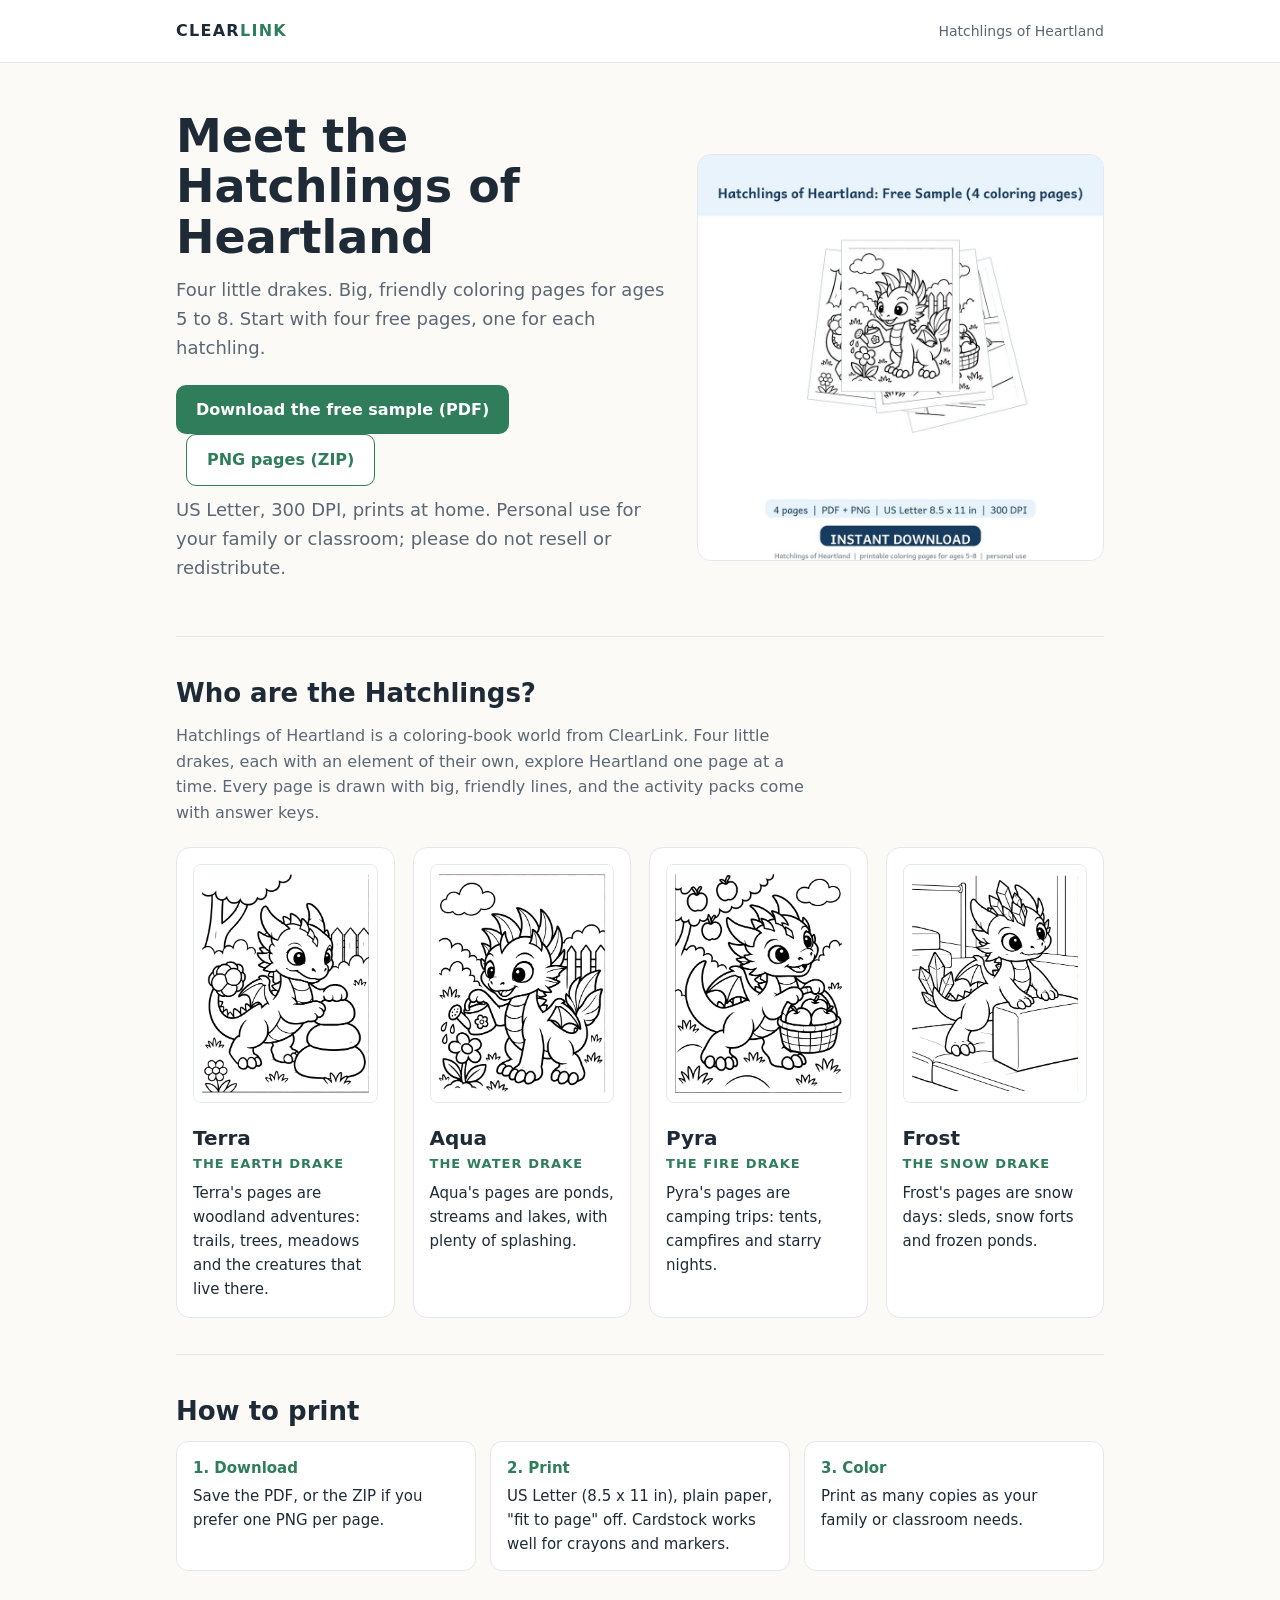
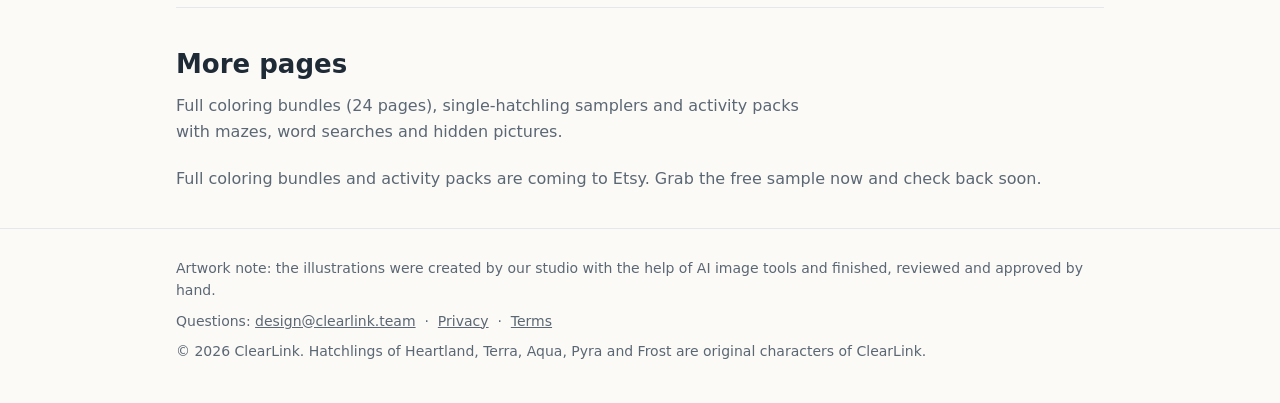
==== hatchlings/index.html @ 5a5fa41e "Hatchlings of Heartland: free sample + community page Static /hatchlings/ page: character introducti" ====
<!doctype html>
<html lang="en">
<head>
<meta charset="utf-8">
<meta name="viewport" content="width=device-width, initial-scale=1">
<title>Hatchlings of Heartland: free coloring pages</title>
<meta name="description" content="Meet Terra, Aqua, Pyra and Frost, the four little drakes of Hatchlings of Heartland. Download four free printable coloring pages for ages 5-8.">
<link rel="canonical" href="https://www.clearlink.team/hatchlings/">
<meta property="og:title" content="Hatchlings of Heartland: free coloring pages">
<meta property="og:description" content="Four little drakes, four free printable coloring pages. Big, friendly lines for ages 5-8.">
<meta property="og:image" content="https://www.clearlink.team/hatchlings/img/cover.jpg">
<meta property="og:type" content="website">
<style>
  :root { --ink:#1f2a37; --muted:#5b6774; --line:#e3e8ee; --accent:#2f7d5b; --accent-ink:#ffffff; --bg:#fbfaf6; --card:#ffffff; }
  * { box-sizing:border-box; margin:0; padding:0; }
  body { font-family:'Segoe UI', system-ui, -apple-system, Arial, sans-serif; color:var(--ink); background:var(--bg); line-height:1.6; }
  .wrap { max-width:960px; margin:0 auto; padding:0 16px; }
  header { padding:18px 0; border-bottom:1px solid var(--line); background:#fff; }
  header .wrap { display:flex; justify-content:space-between; align-items:center; gap:12px; flex-wrap:wrap; }
  .logo { font-weight:700; letter-spacing:.08em; color:var(--ink); text-decoration:none; }
  .logo span { color:var(--accent); }
  .crumb { color:var(--muted); font-size:14px; }
  .hero { padding:48px 0 32px; display:grid; grid-template-columns:1.2fr 1fr; gap:32px; align-items:center; }
  .hero h1 { font-size:clamp(30px,5vw,46px); line-height:1.1; margin-bottom:14px; }
  .hero p { font-size:18px; color:var(--muted); margin-bottom:22px; }
  .hero img { width:100%; height:auto; border-radius:14px; border:1px solid var(--line); background:#fff; }
  .btn { display:inline-block; background:var(--accent); color:var(--accent-ink); text-decoration:none; padding:12px 20px; border-radius:10px; font-weight:600; border:0; font-size:16px; cursor:pointer; }
  .btn.ghost { background:#fff; color:var(--accent); border:1px solid var(--accent); }
  .btn + .btn { margin-left:10px; }
  .small { font-size:14px; color:var(--muted); margin-top:10px; }
  section { padding:36px 0; border-top:1px solid var(--line); }
  h2 { font-size:26px; margin-bottom:8px; }
  .lead { color:var(--muted); max-width:640px; margin-bottom:22px; }
  .grid { display:grid; grid-template-columns:repeat(auto-fit,minmax(200px,1fr)); gap:18px; }
  .card { background:var(--card); border:1px solid var(--line); border-radius:14px; padding:16px; }
  .card img { width:100%; height:auto; border-radius:8px; border:1px solid var(--line); }
  .card h3 { margin-top:12px; font-size:20px; }
  .card .sub { color:var(--accent); font-size:13px; letter-spacing:.08em; text-transform:uppercase; font-weight:600; margin-bottom:6px; }
  .card p { font-size:15px; }
  .steps { list-style:none; display:grid; grid-template-columns:repeat(auto-fit,minmax(220px,1fr)); gap:14px; }
  .steps li { background:#fff; border:1px solid var(--line); border-radius:12px; padding:14px 16px; font-size:15px; }
  .steps b { display:block; color:var(--accent); margin-bottom:4px; }
  .soon { color:var(--muted); }
  .optin form { display:flex; gap:10px; flex-wrap:wrap; align-items:center; margin-top:10px; }
  .optin input { padding:11px 12px; border:1px solid var(--line); border-radius:10px; font-size:16px; min-width:240px; }
  .optin label { font-size:14px; color:var(--muted); width:100%; }
  footer { padding:28px 0 40px; color:var(--muted); font-size:14px; border-top:1px solid var(--line); }
  footer a { color:var(--muted); }
  @media (max-width:720px) { .hero { grid-template-columns:1fr; padding-top:28px; } .btn + .btn { margin-left:0; margin-top:10px; } }
</style>
</head>
<body>
<header><div class="wrap">
  <a class="logo" href="/">CLEAR<span>LINK</span></a>
  <span class="crumb">Hatchlings of Heartland</span>
</div></header>

<main class="wrap">
  <div class="hero">
    <div>
      <h1>Meet the Hatchlings of Heartland</h1>
      <p>Four little drakes. Big, friendly coloring pages for ages 5 to 8. Start with four free pages, one for each hatchling.</p>
      <a class="btn" href="free-sample-4-drakes.pdf" download>Download the free sample (PDF)</a>
      <a class="btn ghost" href="free-sample-4-drakes-PNG.zip" download>PNG pages (ZIP)</a>
      <p class="small">US Letter, 300 DPI, prints at home. Personal use for your family or classroom; please do not resell or redistribute.</p>
    </div>
    <img src="img/cover.jpg" alt="Hatchlings of Heartland free sample cover showing Terra, Aqua, Pyra and Frost" width="900" height="900">
  </div>

  <section id="hatchlings">
    <h2>Who are the Hatchlings?</h2>
    <p class="lead">Hatchlings of Heartland is a coloring-book world from ClearLink. Four little drakes, each with an element of their own, explore Heartland one page at a time. Every page is drawn with big, friendly lines, and the activity packs come with answer keys.</p>
    <div class="grid">
<article class="card">
  <img src="img/page-terra.png" alt="Coloring page preview: Terra, the earth drake" loading="lazy" width="280" height="362">
  <h3>Terra</h3><p class="sub">The earth drake</p><p>Terra&#x27;s pages are woodland adventures: trails, trees, meadows and the creatures that live there.</p>
</article>
<article class="card">
  <img src="img/page-aqua.png" alt="Coloring page preview: Aqua, the water drake" loading="lazy" width="280" height="362">
  <h3>Aqua</h3><p class="sub">The water drake</p><p>Aqua&#x27;s pages are ponds, streams and lakes, with plenty of splashing.</p>
</article>
<article class="card">
  <img src="img/page-pyra.png" alt="Coloring page preview: Pyra, the fire drake" loading="lazy" width="280" height="362">
  <h3>Pyra</h3><p class="sub">The fire drake</p><p>Pyra&#x27;s pages are camping trips: tents, campfires and starry nights.</p>
</article>
<article class="card">
  <img src="img/page-frost.png" alt="Coloring page preview: Frost, the snow drake" loading="lazy" width="280" height="362">
  <h3>Frost</h3><p class="sub">The snow drake</p><p>Frost&#x27;s pages are snow days: sleds, snow forts and frozen ponds.</p>
</article>
    </div>
  </section>

  <section id="print">
    <h2>How to print</h2>
    <ul class="steps">
      <li><b>1. Download</b> Save the PDF, or the ZIP if you prefer one PNG per page.</li>
      <li><b>2. Print</b> US Letter (8.5 x 11 in), plain paper, "fit to page" off. Cardstock works well for crayons and markers.</li>
      <li><b>3. Color</b> Print as many copies as your family or classroom needs.</li>
    </ul>
  </section>

  <section id="more">
    <h2>More pages</h2>
    <p class="lead">Full coloring bundles (24 pages), single-hatchling samplers and activity packs with mazes, word searches and hidden pictures.</p>
    <p class="soon">Full coloring bundles and activity packs are coming to Etsy. Grab the free sample now and check back soon.</p>
    
  </section>

  
</main>

<footer><div class="wrap">
  <p>Artwork note: the illustrations were created by our studio with the help of AI image tools and finished, reviewed and approved by hand.</p>
  <p style="margin-top:8px">Questions: <a href="mailto:design@clearlink.team">design@clearlink.team</a> &nbsp;&middot;&nbsp; <a href="/privacy/">Privacy</a> &nbsp;&middot;&nbsp; <a href="/terms/">Terms</a></p>
  <p style="margin-top:8px">&copy; 2026 ClearLink. Hatchlings of Heartland, Terra, Aqua, Pyra and Frost are original characters of ClearLink.</p>
</div></footer>

</body>
</html>
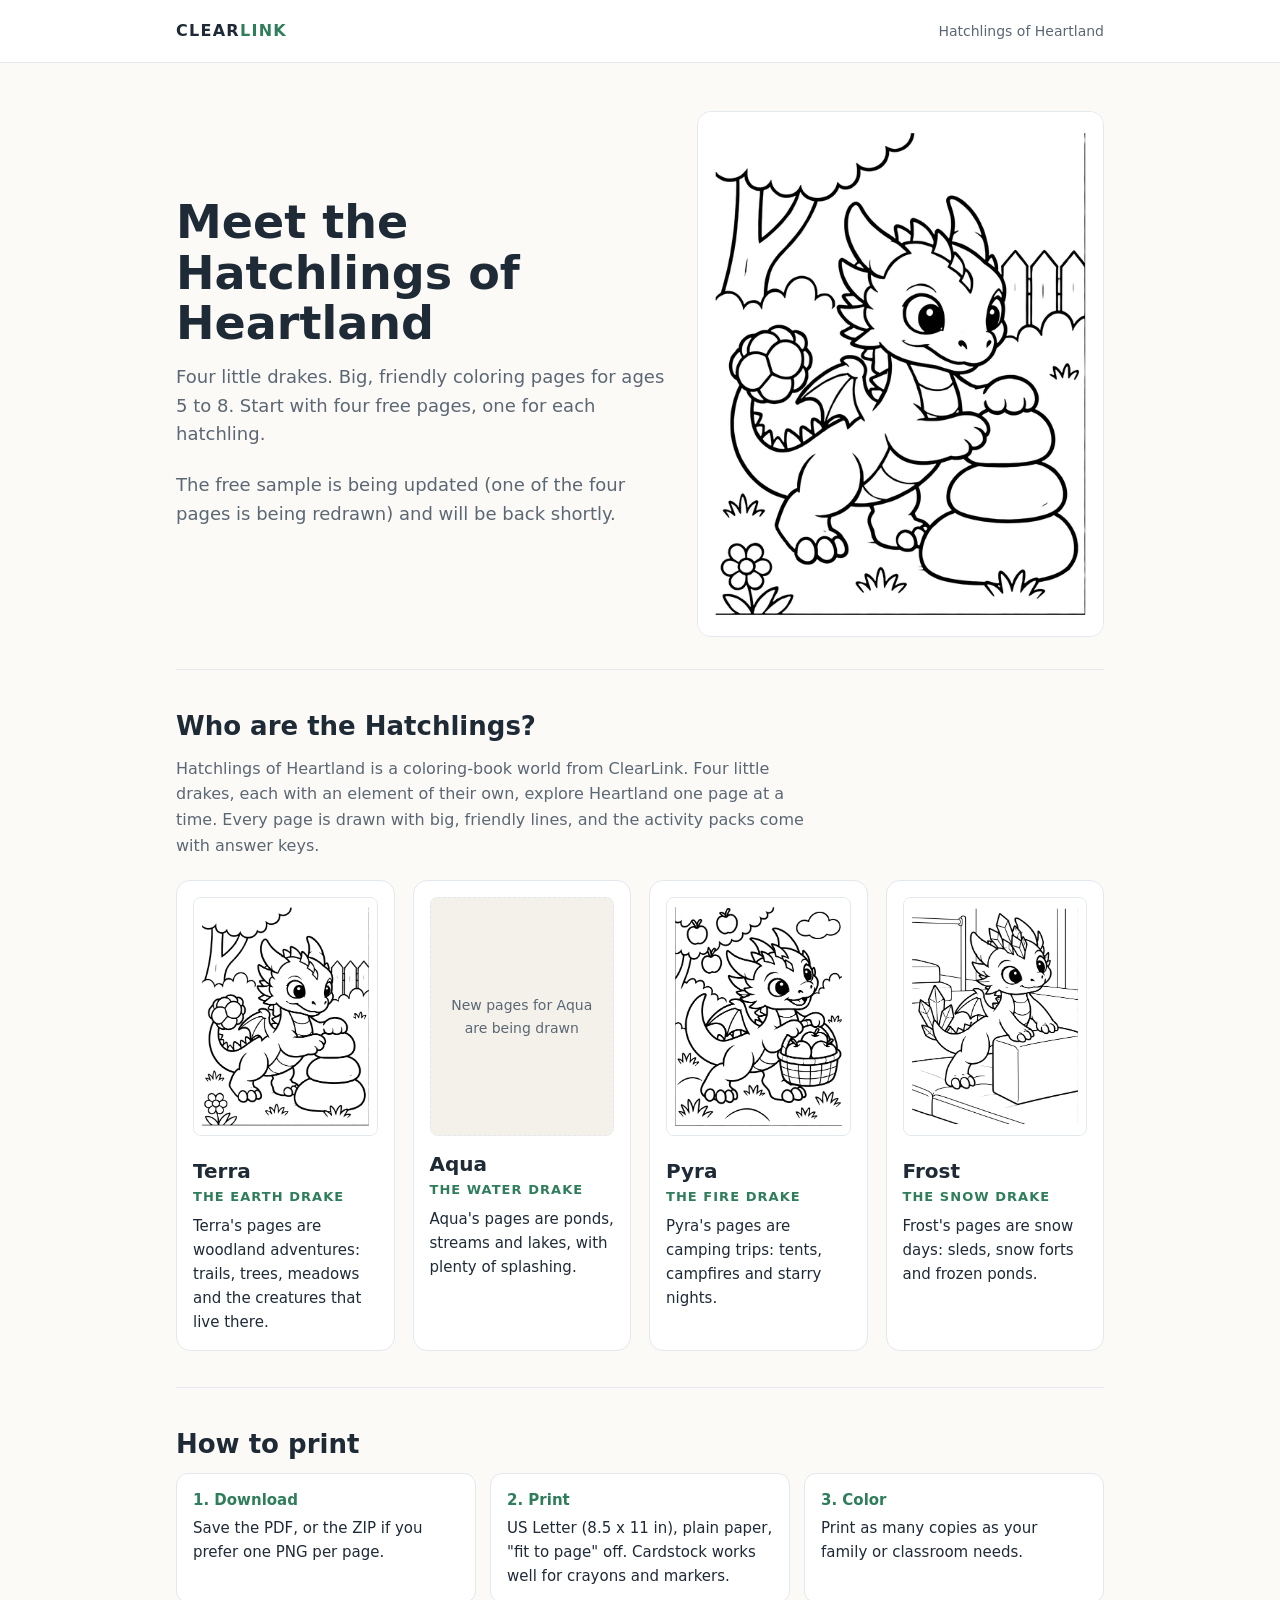
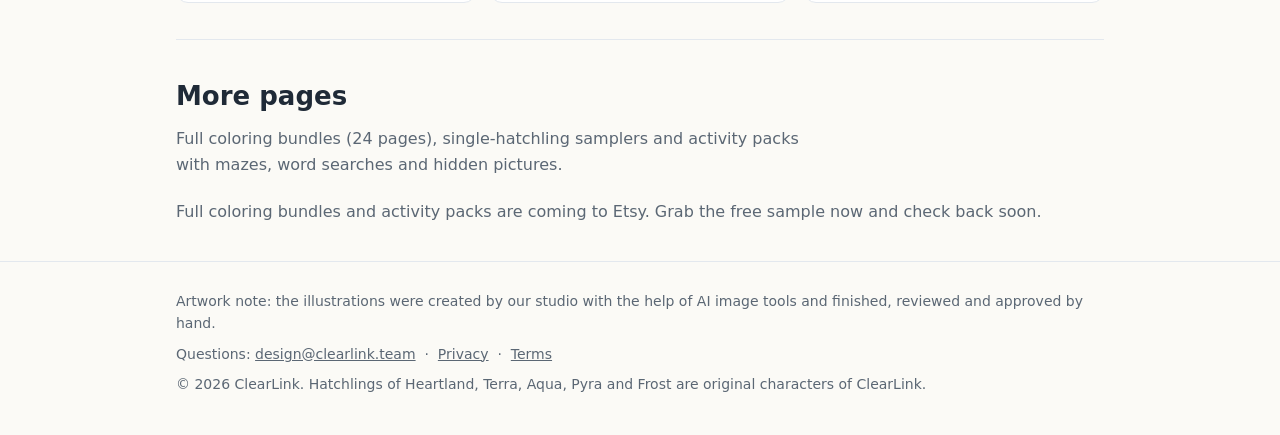
==== commit 94aafb21: "Hatchlings page: withdraw free sample and Aqua imagery pending character-identity correction (ruling" ====
--- a/hatchlings/index.html
+++ b/hatchlings/index.html
@@ -41,6 +41,7 @@
   .steps li { background:#fff; border:1px solid var(--line); border-radius:12px; padding:14px 16px; font-size:15px; }
   .steps b { display:block; color:var(--accent); margin-bottom:4px; }
   .soon { color:var(--muted); }
+  .placeholder { aspect-ratio:280/362; display:flex; align-items:center; justify-content:center; text-align:center; padding:16px; color:var(--muted); font-size:14px; background:#f3f1ea; border:1px dashed var(--line); border-radius:8px; }
   .optin form { display:flex; gap:10px; flex-wrap:wrap; align-items:center; margin-top:10px; }
   .optin input { padding:11px 12px; border:1px solid var(--line); border-radius:10px; font-size:16px; min-width:240px; }
   .optin label { font-size:14px; color:var(--muted); width:100%; }
@@ -60,11 +61,9 @@
     <div>
       <h1>Meet the Hatchlings of Heartland</h1>
       <p>Four little drakes. Big, friendly coloring pages for ages 5 to 8. Start with four free pages, one for each hatchling.</p>
-      <a class="btn" href="free-sample-4-drakes.pdf" download>Download the free sample (PDF)</a>
-      <a class="btn ghost" href="free-sample-4-drakes-PNG.zip" download>PNG pages (ZIP)</a>
-      <p class="small">US Letter, 300 DPI, prints at home. Personal use for your family or classroom; please do not resell or redistribute.</p>
+      <p class="soon">The free sample is being updated (one of the four pages is being redrawn) and will be back shortly.</p>
     </div>
-    <img src="img/cover.jpg" alt="Hatchlings of Heartland free sample cover showing Terra, Aqua, Pyra and Frost" width="900" height="900">
+    <img src="img/page-terra.png" alt="Hatchlings of Heartland coloring page preview" width="900" height="900">
   </div>
 
   <section id="hatchlings">
@@ -76,7 +75,7 @@
   <h3>Terra</h3><p class="sub">The earth drake</p><p>Terra&#x27;s pages are woodland adventures: trails, trees, meadows and the creatures that live there.</p>
 </article>
 <article class="card">
-  <img src="img/page-aqua.png" alt="Coloring page preview: Aqua, the water drake" loading="lazy" width="280" height="362">
+  <div class="placeholder">New pages for Aqua are being drawn</div>
   <h3>Aqua</h3><p class="sub">The water drake</p><p>Aqua&#x27;s pages are ponds, streams and lakes, with plenty of splashing.</p>
 </article>
 <article class="card">
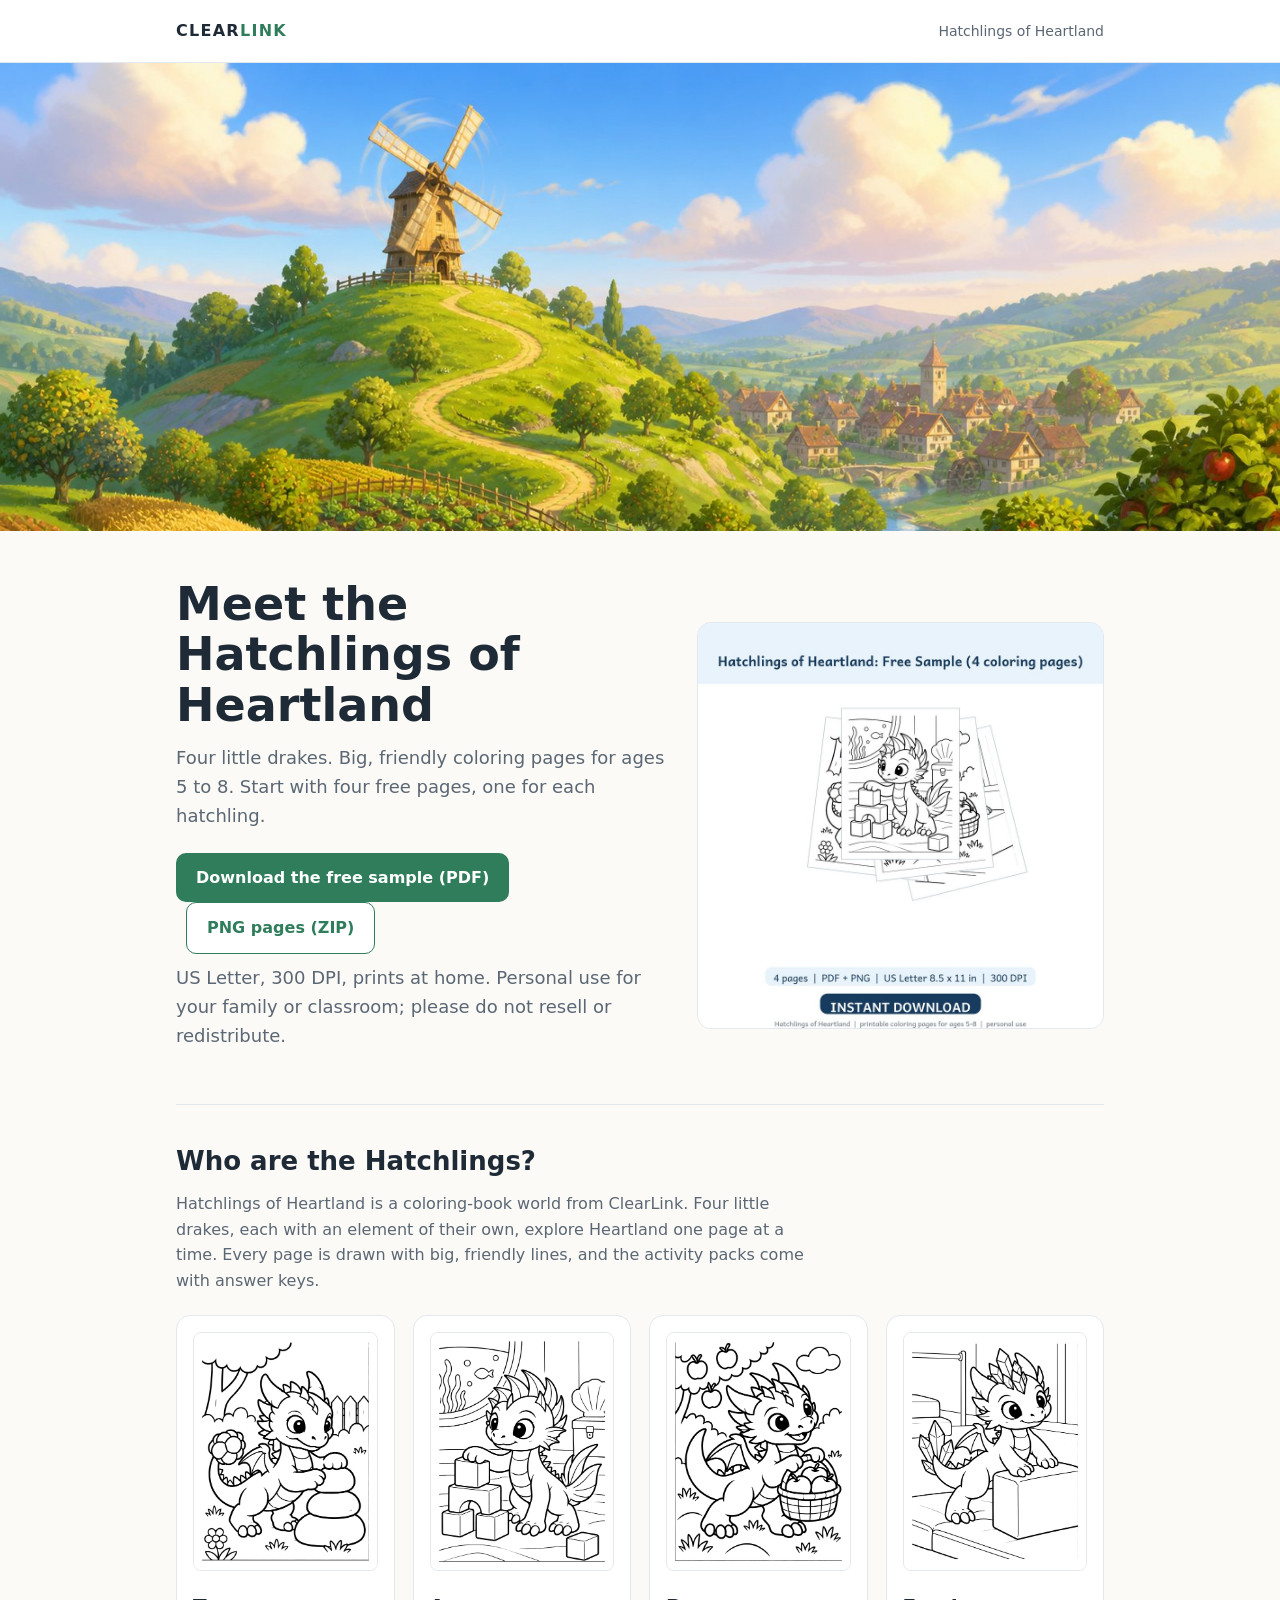
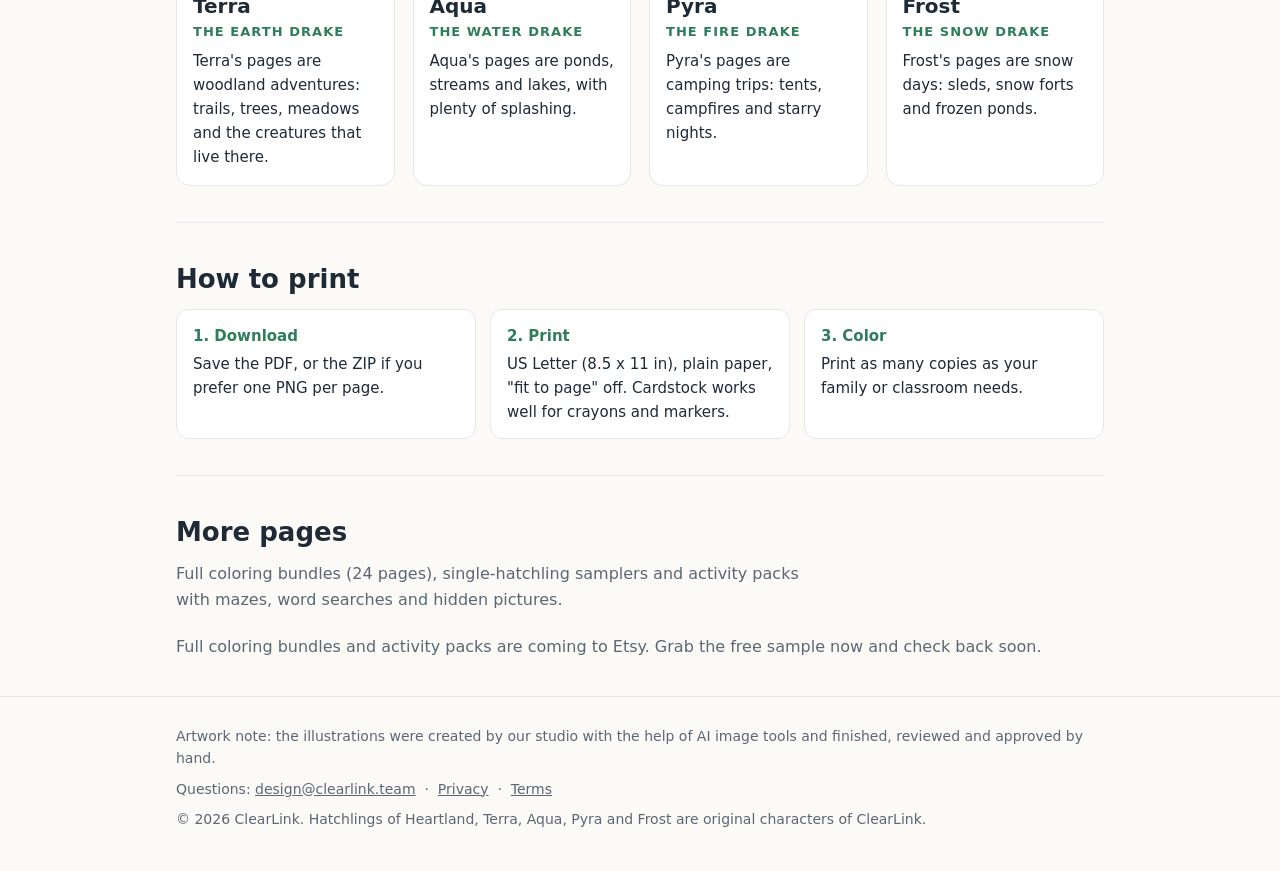
==== commit e239015b: "Hatchlings page: corrected free sample (identity-verified Aqua), Heartland banner Free sample rebuil" ====
--- a/hatchlings/index.html
+++ b/hatchlings/index.html
@@ -20,6 +20,8 @@
   .logo { font-weight:700; letter-spacing:.08em; color:var(--ink); text-decoration:none; }
   .logo span { color:var(--accent); }
   .crumb { color:var(--muted); font-size:14px; }
+  .banner { width:100%; max-height:min(52vh, 560px); overflow:hidden; background:#cfe3f5; }
+  .banner img { display:block; width:100%; height:100%; object-fit:cover; object-position:center 40%; }
   .hero { padding:48px 0 32px; display:grid; grid-template-columns:1.2fr 1fr; gap:32px; align-items:center; }
   .hero h1 { font-size:clamp(30px,5vw,46px); line-height:1.1; margin-bottom:14px; }
   .hero p { font-size:18px; color:var(--muted); margin-bottom:22px; }
@@ -56,14 +58,17 @@
   <span class="crumb">Hatchlings of Heartland</span>
 </div></header>
 
+<div class="banner"><img src="img/banner-heartland.jpg" srcset="img/banner-heartland-800.jpg 800w, img/banner-heartland.jpg 1600w" sizes="100vw" alt="Heartland: a windmill on a green hill above a small village" width="1600" height="900" fetchpriority="high"></div>
 <main class="wrap">
   <div class="hero">
     <div>
       <h1>Meet the Hatchlings of Heartland</h1>
       <p>Four little drakes. Big, friendly coloring pages for ages 5 to 8. Start with four free pages, one for each hatchling.</p>
-      <p class="soon">The free sample is being updated (one of the four pages is being redrawn) and will be back shortly.</p>
+      <a class="btn" href="free-sample-4-drakes.pdf" download>Download the free sample (PDF)</a>
+      <a class="btn ghost" href="free-sample-4-drakes-PNG.zip" download>PNG pages (ZIP)</a>
+      <p class="small">US Letter, 300 DPI, prints at home. Personal use for your family or classroom; please do not resell or redistribute.</p>
     </div>
-    <img src="img/page-terra.png" alt="Hatchlings of Heartland coloring page preview" width="900" height="900">
+    <img src="img/cover.jpg" alt="Hatchlings of Heartland coloring page preview" width="900" height="900">
   </div>
 
   <section id="hatchlings">
@@ -75,7 +80,7 @@
   <h3>Terra</h3><p class="sub">The earth drake</p><p>Terra&#x27;s pages are woodland adventures: trails, trees, meadows and the creatures that live there.</p>
 </article>
 <article class="card">
-  <div class="placeholder">New pages for Aqua are being drawn</div>
+  <img src="img/page-aqua.png" alt="Coloring page preview: Aqua, the water drake" loading="lazy" width="280" height="362">
   <h3>Aqua</h3><p class="sub">The water drake</p><p>Aqua&#x27;s pages are ponds, streams and lakes, with plenty of splashing.</p>
 </article>
 <article class="card">
